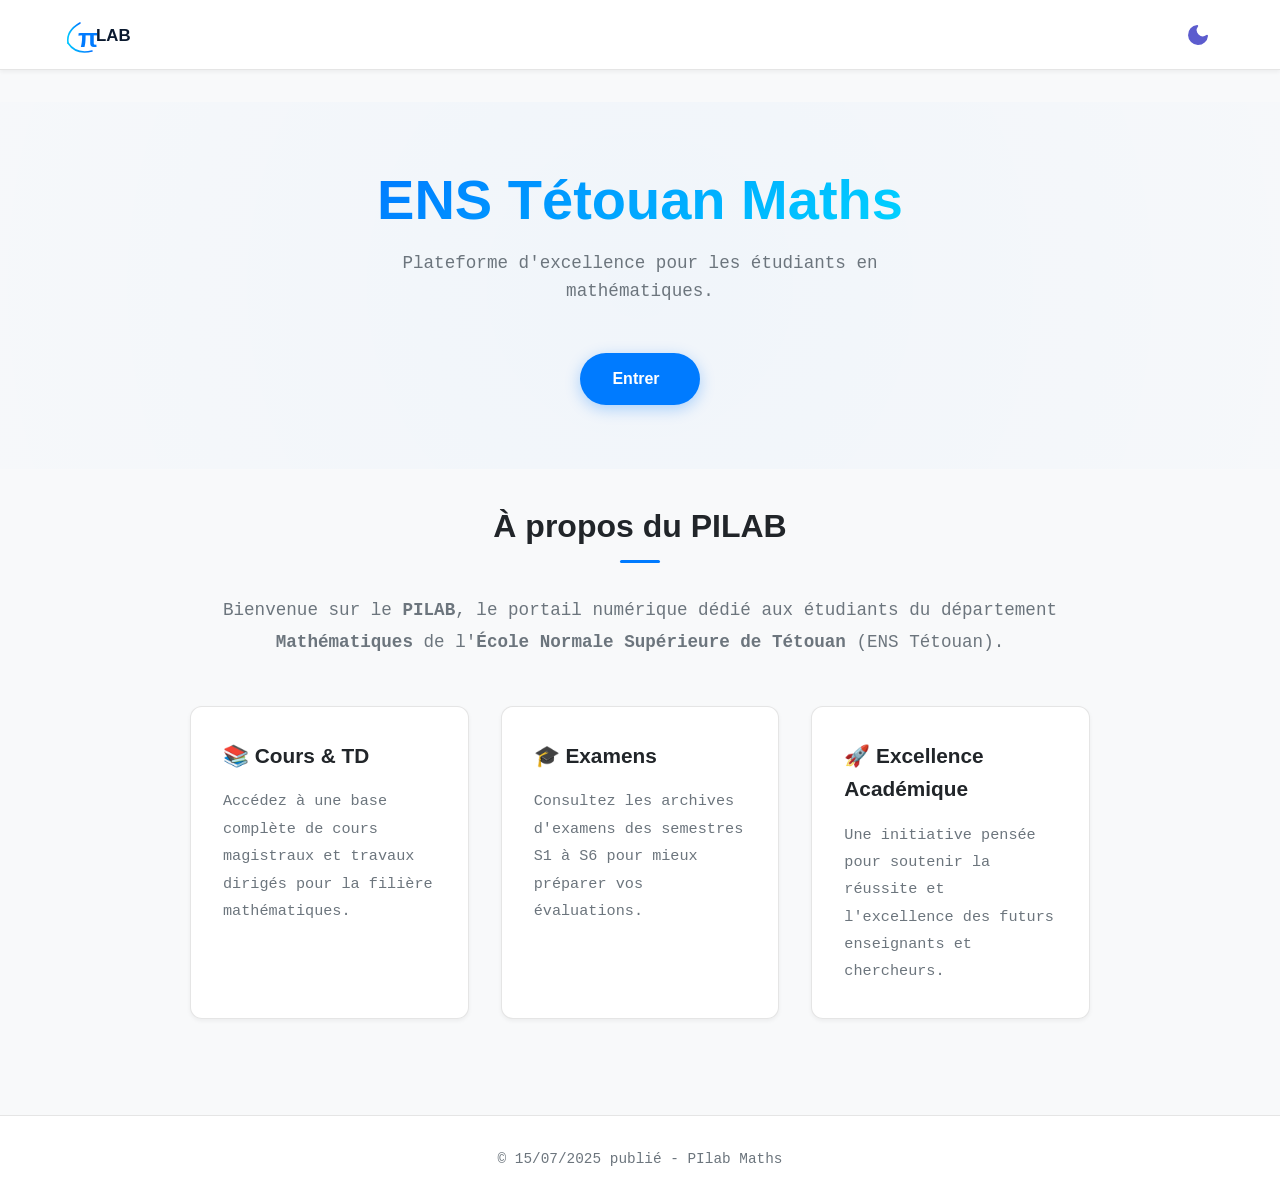
==== index.html @ 5c1f8339 "K" ====
<!DOCTYPE html>
<html lang="fr" data-theme="light">

<head>
    <meta name="google-site-verification" content="vB6niyCfg5U5yJbvKF1G--aaFftLFyLb_M4g_LtygfQ" />
    <meta charset="UTF-8">
    <meta name="viewport" content="width=device-width, initial-scale=1.0">
    <meta name="description"
        content="Plateforme d'excellence pour les étudiants en mathématiques de l'ENS Tétouan. Résumés, cours et examens.">
    <meta name="keywords" content="Mathématiques, ENS Tétouan, Cours, TD, Examens, Algèbre, Analyse, PILAB">
    <meta name="author" content="PILAB - ENS Tétouan">
    <meta http-equiv="Content-Security-Policy"
        content="default-src 'self'; script-src 'self' 'unsafe-inline'; style-src 'self' 'unsafe-inline' https://fonts.googleapis.com; font-src 'self' https://fonts.gstatic.com; img-src 'self' data:; object-src 'none'; base-uri 'self';">

    <!-- Open Graph / Facebook -->
    <meta property="og:type" content="website">
    <meta property="og:url" content="https://site-pilab.github.io/">
    <meta property="og:title" content="πLab - ENS Tétouan Maths">
    <meta property="og:description"
        content="Plateforme d'excellence pour les étudiants en mathématiques de l'ENS Tétouan. Résumés, cours et examens.">
    <meta property="og:image" content="https://site-pilab.github.io/images/logo.svg">

    <!-- Twitter -->
    <meta property="twitter:card" content="summary_large_image">
    <meta property="twitter:url" content="https://site-pilab.github.io/">
    <meta property="twitter:title" content="πLab - ENS Tétouan Maths">
    <meta property="twitter:description"
        content="Plateforme d'excellence pour les étudiants en mathématiques de l'ENS Tétouan. Résumés, cours et examens.">
    <meta property="twitter:image" content="https://site-pilab.github.io/images/logo.svg">

    <link rel="canonical" href="https://site-pilab.github.io/">
    <title>πLab - ENS Tétouan Maths</title>
    <link rel="icon" type="image/svg+xml" href="images/favicon.svg">

    <!-- Fonts & CSS -->
    <link rel="stylesheet" href="css/style.css">
    <!-- Structured Data (JSON-LD) -->
    <script type="application/ld+json">
    {
      "@context": "https://schema.org",
      "@type": "WebSite",
      "name": "πLab - ENS Tétouan Maths",
      "url": "https://site-pilab.github.io/",
      "potentialAction": {
        "@type": "SearchAction",
        "target": "https://site-pilab.github.io/unites.html?search={search_term_string}",
        "query-input": "required name=search_term_string"
      },
      "publisher": {
        "@type": "Organization",
        "name": "ENS Tétouan - Département Mathématiques",
        "logo": {
          "@type": "ImageObject",
          "url": "https://site-pilab.github.io/images/logo.svg"
        }
      }
    }
    </script>
    <!-- Google tag (gtag.js) -->
<script async src="https://www.googletagmanager.com/gtag/js?id=G-GX50ZP8H44"></script>
<script>
  window.dataLayer = window.dataLayer || [];
  function gtag(){dataLayer.push(arguments);}
  gtag('js', new Date());

  gtag('config', 'G-GX50ZP8H44');
</script>
</head>

<body>
    <header>
        <div class="container">
            <a href="index.html" class="logo-container">
                <img src="images/logo.svg" alt="πLab Logo" class="logo-img">
            </a>

            <div class="controls">
                <button id="dark-mode-toggle" class="icon-btn" aria-label="Toggle Dark Mode">
                    <img id="theme-icon" src="images/moon.svg" alt="Dark Mode" class="theme-icon-img">
                </button>
            </div>

        </div>
    </header>

    <main>
        <section class="hero">
            <h1 class="hero-title">ENS Tétouan Maths</h1>
            <p class="hero-subtitle">Plateforme d'excellence pour les étudiants en mathématiques.</p>

            <a href="semestres.html" class="btn-primary">
                Entrer
                <span class="arrow"></span>
            </a>
        </section>

        <section class="container about-section">
            <h2 class="section-title">À propos du PILAB</h2>
            <div class="about-content">
                <p>
                    Bienvenue sur le <strong>PILAB</strong>, le portail numérique dédié aux étudiants du département
                    <strong>Mathématiques</strong> de l'<strong>École Normale Supérieure de Tétouan</strong> (ENS
                    Tétouan).
                </p>
                <div class="features-grid">
                    <div class="feature-item">
                        <h3>📚 Cours & TD</h3>
                        <p>Accédez à une base complète de cours magistraux et travaux dirigés pour la filière
                            mathématiques.</p>
                    </div>
                    <div class="feature-item">
                        <h3>🎓 Examens </h3>
                        <p>Consultez les archives d'examens des semestres S1 à S6 pour mieux préparer vos évaluations.
                        </p>
                    </div>
                    <div class="feature-item">
                        <h3>🚀 Excellence Académique</h3>
                        <p>Une initiative pensée pour soutenir la réussite et l'excellence des futurs enseignants et
                            chercheurs.</p>
                    </div>
                </div>
            </div>
        </section>
    </main>

    <footer>
        <div class="container">
            <p>&copy; 15/07/2025 publié - PIlab Maths</p>
        </div>
    </footer>

    <!-- Scripts -->
    <script src="js/main.js" defer></script>
</body>

</html>
---- css/style.css ----
@import url('https://fonts.googleapis.com/css2?family=JetBrains+Mono:wght@400;700&family=Outfit:wght@300;500;700&display=swap');

/* View Transitions API */
@view-transition {
    navigation: auto;
}

:root {
    /* Color Palette - Light Mode */
    --primary-color: #007bff;
    --primary-hover: #0056b3;
    --secondary-color: #6c757d;
    --accent-color: #00d2ff;

    --bg-color: #f8f9fa;
    --card-bg: #ffffff;
    --text-color: #212529;
    --text-muted: #6c757d;
    --border-color: rgba(0, 0, 0, 0.1);

    /* Shadows */
    --shadow-sm: 0 2px 4px rgba(0, 0, 0, 0.05);
    --shadow-md: 0 4px 12px rgba(0, 0, 0, 0.08);
    --shadow-lg: 0 8px 24px rgba(0, 0, 0, 0.12);

    /* Typography */
    --font-heading: 'Outfit', sans-serif;
    --font-body: 'JetBrains Mono', monospace;
    --radius-sm: 8px;
    --radius-md: 12px;
    --radius-lg: 20px;

    --transition-speed: 0.3s;
    --header-height: 70px;
}

[data-theme="dark"] {
    /* Color Palette - Dark Mode */
    --primary-color: #3f9eff;
    --primary-hover: #60aeff;
    --bg-color: #121212;
    --card-bg: #1e1e1e;
    --text-color: #e0e0e0;
    --text-muted: #a0a0a0;
    --border-color: rgba(255, 255, 255, 0.1);

    --shadow-sm: 0 2px 4px rgba(0, 0, 0, 0.3);
    --shadow-md: 0 4px 12px rgba(0, 0, 0, 0.4);
    --shadow-lg: 0 8px 24px rgba(0, 0, 0, 0.5);
}

* {
    margin: 0;
    padding: 0;
    box-sizing: border-box;
}

body {
    font-family: var(--font-body);
    background-color: var(--bg-color);
    color: var(--text-color);
    transition: background-color var(--transition-speed), color var(--transition-speed);
    line-height: 1.6;
    min-height: 100vh;
    display: flex;
    flex-direction: column;
}

/* --- Layout --- */
.container {
    width: 100%;
    max-width: 1200px;
    margin: 0 auto;
    padding: 0 20px;
}

main {
    flex: 1;
    padding: 2rem 0;
}

/* --- Header --- */
header {
    background-color: var(--card-bg);
    box-shadow: var(--shadow-sm);
    height: var(--header-height);
    display: flex;
    align-items: center;
    position: sticky;
    top: 0;
    z-index: 1000;
    border-bottom: 1px solid var(--border-color);
}

header .container {
    display: flex;
    justify-content: space-between;
    align-items: center;
    height: 100%;
}

.logo-container {
    text-decoration: none;
    display: flex;
    align-items: center;
    gap: 0.5rem;
}

.logo-img {
    height: 40px;
    width: auto;
    display: block;
}

/* Removed .logo-text since it is in the SVG now, but keeping class just in case fallback is needed later, or we can delete it. */
.logo-text {
    display: none;
    /* Hide text as it is in the SVG */
}

/* --- Navigation Controls --- */
.controls {
    display: flex;
    gap: 1rem;
    align-items: center;
}

.icon-btn {
    background: none;
    border: none;
    cursor: pointer;
    color: var(--text-color);
    font-size: 1.2rem;
    padding: 0.5rem;
    border-radius: 50%;
    transition: background-color 0.2s, transform 0.2s;
    display: flex;
    align-items: center;
    justify-content: center;
    width: 44px;
    height: 44px;
}

.theme-icon-img {
    width: 24px;
    height: 24px;
    display: block;
}

.icon-btn:hover {
    background-color: var(--border-color);
    transform: translateY(-2px);
}

/* --- Hero Section (Home) --- */
.hero {
    display: flex;
    flex-direction: column;
    justify-content: center;
    align-items: center;
    text-align: center;
    padding: 4rem 2rem;
    position: relative;
    overflow: hidden;
}

.hero::before {
    content: '';
    position: absolute;
    top: -50%;
    left: -50%;
    width: 200%;
    height: 200%;
    background: radial-gradient(circle, rgba(0, 123, 255, 0.03) 0%, rgba(0, 0, 0, 0) 70%);
    z-index: -1;
    pointer-events: none;
}

.hero-art {
    width: 100%;
    max-width: 800px;
    height: auto;
    margin-bottom: 2rem;
    filter: drop-shadow(0 4px 6px rgba(0, 0, 0, 0.1));
}

.hero-title {
    font-family: var(--font-heading);
    font-size: 3.5rem;
    font-weight: 700;
    margin-bottom: 1rem;
    background: linear-gradient(135deg, var(--primary-color), var(--accent-color));
    -webkit-background-clip: text;
    background-clip: text;
    -webkit-text-fill-color: transparent;
    line-height: 1.2;
}

.hero-subtitle {
    font-size: 1.1rem;
    color: var(--text-muted);
    margin-bottom: 3rem;
    max-width: 600px;
}

/* --- Page Titles --- */
.page-title {
    text-align: center;
    margin-bottom: 3rem;
    font-family: var(--font-heading);
    color: var(--primary-color);
    font-size: 2.5rem;
    position: relative;
    display: inline-block;
}

.page-title::after {
    content: '';
    display: block;
    width: 60px;
    height: 4px;
    background: var(--primary-color);
    margin: 0.5rem auto 0;
    border-radius: 2px;
}

/* --- Buttons --- */
.btn-primary {
    display: inline-flex;
    align-items: center;
    gap: 0.5rem;
    background-color: var(--primary-color);
    color: white;
    padding: 0.8rem 2rem;
    border-radius: 50px;
    text-decoration: none;
    font-weight: 700;
    font-family: var(--font-heading);
    font-size: 1rem;
    transition: all 0.2s;
    border: none;
    cursor: pointer;
    box-shadow: 0 4px 15px rgba(0, 123, 255, 0.3);
}

.btn-primary:hover {
    transform: translateY(-2px);
    box-shadow: 0 6px 20px rgba(0, 123, 255, 0.4);
    background-color: var(--primary-hover);
}

.btn-secondary {
    background-color: transparent;
    border: 2px solid var(--border-color);
    color: var(--text-color);
    padding: 0.6rem 1.5rem;
    border-radius: 50px;
    text-decoration: none;
    font-weight: 600;
    transition: all 0.2s;
    display: inline-flex;
    align-items: center;
    gap: 0.5rem;
    cursor: pointer;
}

.btn-secondary:hover {
    background-color: var(--border-color);
    transform: translateY(-2px);
}

/* --- Cards & Grid --- */
.grid-layout {
    display: grid;
    grid-template-columns: repeat(auto-fill, minmax(280px, 1fr));
    gap: 2rem;
    padding-bottom: 2rem;
}

.card {
    background-color: var(--card-bg);
    border-radius: var(--radius-md);
    padding: 2rem;
    text-align: center;
    cursor: pointer;
    box-shadow: var(--shadow-sm);
    transition: all 0.3s cubic-bezier(0.25, 0.8, 0.25, 1);
    border: 1px solid var(--border-color);
    display: flex;
    flex-direction: column;
    align-items: center;
    justify-content: center;
    min-height: 180px;
    position: relative;
    overflow: hidden;
    color: var(--text-color);
    text-decoration: none;
}

.card:hover {
    transform: translateY(-8px);
    box-shadow: var(--shadow-lg);
    border-color: var(--primary-color);
}

.card::before {
    content: '';
    position: absolute;
    top: 0;
    left: 0;
    width: 4px;
    height: 100%;
    background-color: var(--primary-color);
    opacity: 0;
    transition: opacity 0.3s;
}

.card:hover::before {
    opacity: 1;
}

.card h3 {
    font-family: var(--font-heading);
    font-size: 1.25rem;
    margin-bottom: 0.5rem;
}

.card p {
    font-size: 0.9rem;
    color: var(--text-muted);
}

/* --- PDF Specifics --- */
.pdf-card {
    display: flex;
    flex-direction: column;
    align-items: center;
    padding: 1.5rem;
    gap: 1rem;
}

.pdf-icon {
    font-size: 2.5rem;
    color: #e74c3c;
    /* PDF Red */
    margin-bottom: 0.5rem;
}

.pdf-actions {
    display: flex;
    gap: 0.5rem;
    width: 100%;
    margin-top: auto;
}

.btn-small {
    flex: 1;
    padding: 0.5rem;
    font-size: 0.85rem;
    border-radius: 6px;
    text-align: center;
    cursor: pointer;
    text-decoration: none;
    border: none;
    font-family: var(--font-heading);
    font-weight: 500;
}

.btn-view {
    background-color: rgba(0, 123, 255, 0.1);
    color: var(--primary-color);
}

.btn-view:hover {
    background-color: rgba(0, 123, 255, 0.2);
}

.btn-download {
    background-color: var(--text-color);
    color: var(--bg-color);
}

.btn-download:hover {
    opacity: 0.9;
}

/* --- Footer --- */
footer {
    background-color: var(--card-bg);
    border-top: 1px solid var(--border-color);
    padding: 2rem 0;
    margin-top: auto;
    text-align: center;
    color: var(--text-muted);
    font-size: 0.9rem;
}

footer a {
    color: var(--primary-color);
    text-decoration: none;
}

footer a:hover {
    text-decoration: underline;
}

/* --- Settings Panel --- */
.settings-panel {
    position: absolute;
    top: calc(var(--header-height) + 10px);
    right: 20px;
    background-color: var(--card-bg);
    padding: 1.5rem;
    border-radius: 12px;
    box-shadow: var(--shadow-lg);
    display: none;
    z-index: 100;
    min-width: 250px;
    border: 1px solid var(--border-color);
}

.settings-panel.active {
    display: block;
    animation: fadeIn 0.2s ease-out;
}

.settings-group {
    margin-bottom: 1rem;
}

.settings-group label {
    display: block;
    margin-bottom: 0.5rem;
    font-weight: 700;
    font-size: 0.9rem;
}

.settings-group select {
    width: 100%;
    padding: 0.5rem;
    border-radius: 6px;
    border: 1px solid var(--border-color);
    background-color: var(--bg-color);
    color: var(--text-color);
}

/* --- Animations --- */
@keyframes fadeIn {
    from {
        opacity: 0;
        transform: translateY(-10px);
    }

    to {
        opacity: 1;
        transform: translateY(0);
    }
}

/* --- Modal --- */
.modal-overlay {
    position: fixed;
    top: 0;
    left: 0;
    width: 100%;
    height: 100%;
    background: rgba(0, 0, 0, 0.8);
    display: none;
    justify-content: center;
    align-items: center;
    z-index: 2000;
    opacity: 0;
    transition: opacity 0.3s;
}

.modal-overlay.active {
    display: flex;
    opacity: 1;
}

.modal-content {
    background: var(--card-bg);
    width: 90%;
    height: 90%;
    border-radius: var(--radius-md);
    position: relative;
    padding: 0;
    overflow: hidden;
}

.modal-close {
    position: absolute;
    top: 10px;
    right: 15px;
    background: rgba(0, 0, 0, 0.5);
    color: white;
    border: none;
    border-radius: 50%;
    width: 32px;
    height: 32px;
    cursor: pointer;
    z-index: 10;
    display: flex;
    align-items: center;
    justify-content: center;
}

.modal-iframe {
    width: 100%;
    height: 100%;
    border: none;
}

/* --- Responsive --- */
@media (max-width: 768px) {
    .hero-title {
        font-size: 2.5rem;
    }

    .grid-layout {
        grid-template-columns: repeat(auto-fill, minmax(100%, 1fr));
    }
}/* --- About Section --- */
.about-section {
    padding: 2rem 1.5rem 4rem;
    text-align: center;
    background-color: var(--bg-color);
}

.section-title {
    font-family: var(--font-heading);
    font-size: 2rem;
    color: var(--text-color);
    margin-bottom: 2rem;
    position: relative;
    display: inline-block;
}

.section-title::after {
    content: '';
    display: block;
    width: 40px;
    height: 3px;
    background: var(--primary-color);
    margin: 0.5rem auto 0;
    border-radius: 2px;
}

.about-content {
    max-width: 900px;
    margin: 0 auto;
}

.about-content p {
    font-size: 1.1rem;
    color: var(--text-muted);
    margin-bottom: 3rem;
    line-height: 1.8;
}

.features-grid {
    display: grid;
    grid-template-columns: repeat(auto-fit, minmax(250px, 1fr));
    gap: 2rem;
    text-align: left;
}

.feature-item {
    background: var(--card-bg);
    padding: 2rem;
    border-radius: var(--radius-md);
    box-shadow: var(--shadow-sm);
    border: 1px solid var(--border-color);
    transition: transform 0.3s ease;
}

.feature-item:hover {
    transform: translateY(-5px);
    border-color: var(--primary-color);
}

.feature-item h3 {
    font-family: var(--font-heading);
    font-size: 1.3rem;
    margin-bottom: 1rem;
    color: var(--text-color);
}

.feature-item p {
    font-size: 0.95rem;
    margin-bottom: 0;
}
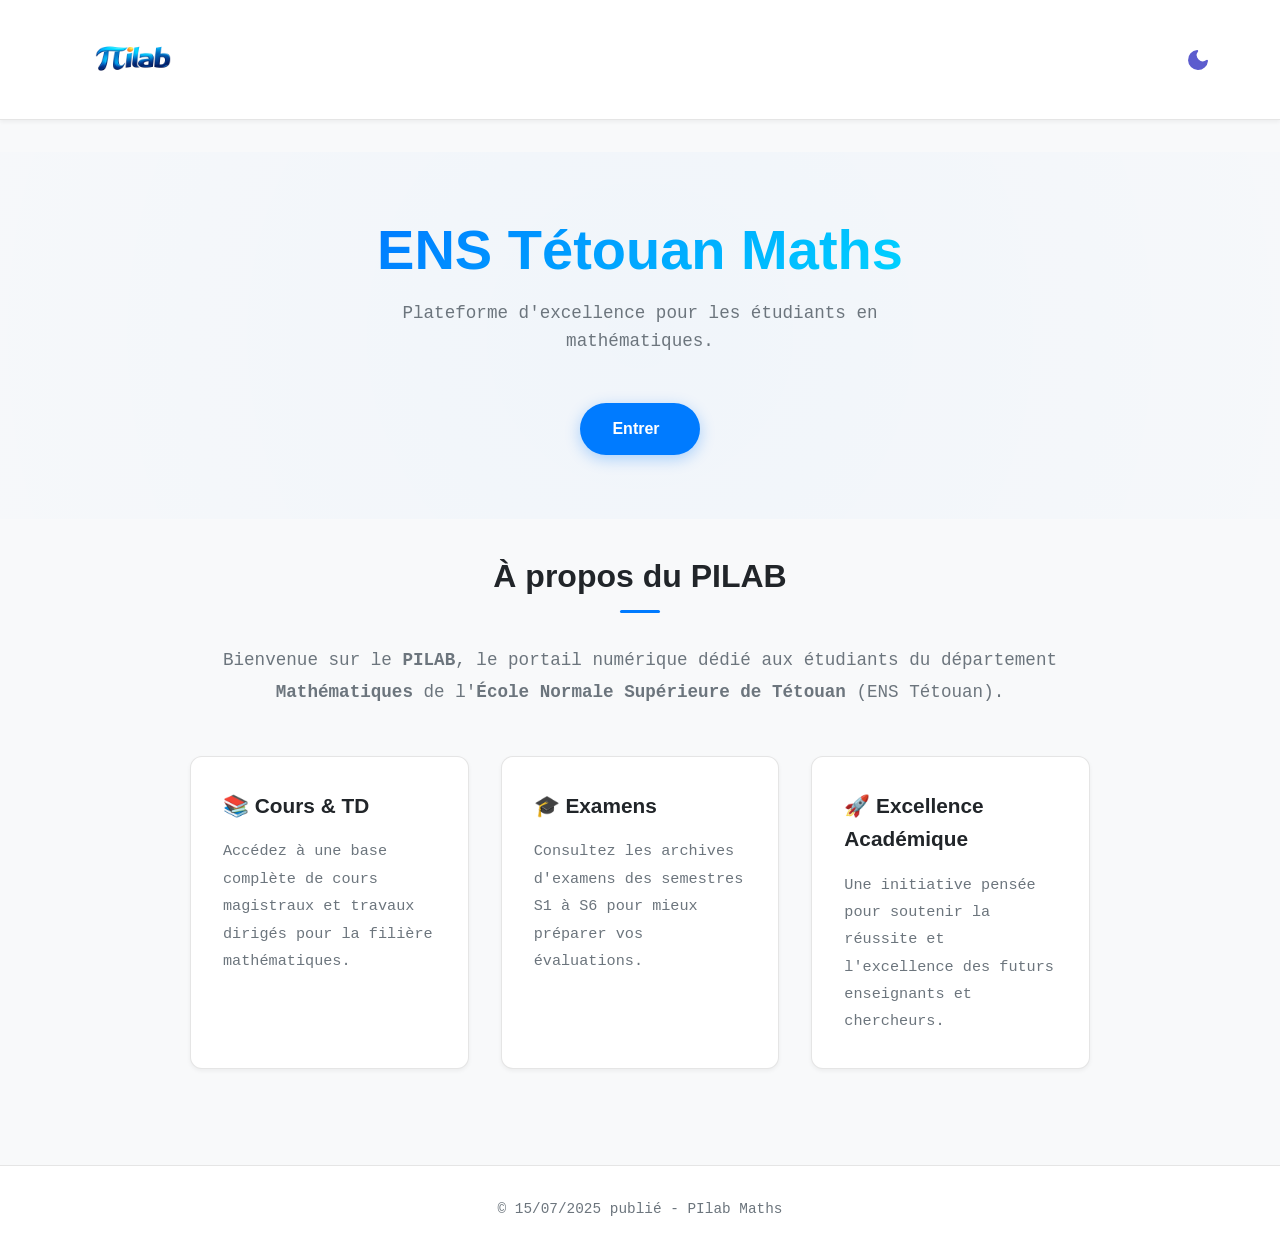
==== commit 40214232: "y" ====
--- a/index.html
+++ b/index.html
@@ -31,6 +31,7 @@
     <link rel="canonical" href="https://site-pilab.github.io/">
     <title>πLab - ENS Tétouan Maths</title>
     <link rel="icon" type="image/svg+xml" href="images/favicon.svg">
+    <link rel="apple-touch-icon" href="images/favicon.svg">
 
     <!-- Fonts & CSS -->
     <link rel="stylesheet" href="css/style.css">
@@ -71,7 +72,7 @@
     <header>
         <div class="container">
             <a href="index.html" class="logo-container">
-                <img src="images/logo.svg" alt="πLab Logo" class="logo-img">
+                <img src="images/pilab.png" alt="πLab Logo" class="logo-img">
             </a>
 
             <div class="controls">
--- a/css/style.css
+++ b/css/style.css
@@ -31,7 +31,7 @@
     --radius-lg: 20px;
 
     --transition-speed: 0.3s;
-    --header-height: 70px;
+    --header-height: 120px;
 }
 
 [data-theme="dark"] {
@@ -90,6 +90,7 @@
     top: 0;
     z-index: 1000;
     border-bottom: 1px solid var(--border-color);
+    transition: background-color var(--transition-speed);
 }
 
 header .container {
@@ -106,8 +107,12 @@
     gap: 0.5rem;
 }
 
+[data-theme="dark"] .logo-img {
+    filter: drop-shadow(0 0 10px rgba(255, 255, 255, 0.5)) brightness(1.2) contrast(1.1);
+}
+
 .logo-img {
-    height: 40px;
+    height: 95px;
     width: auto;
     display: block;
 }
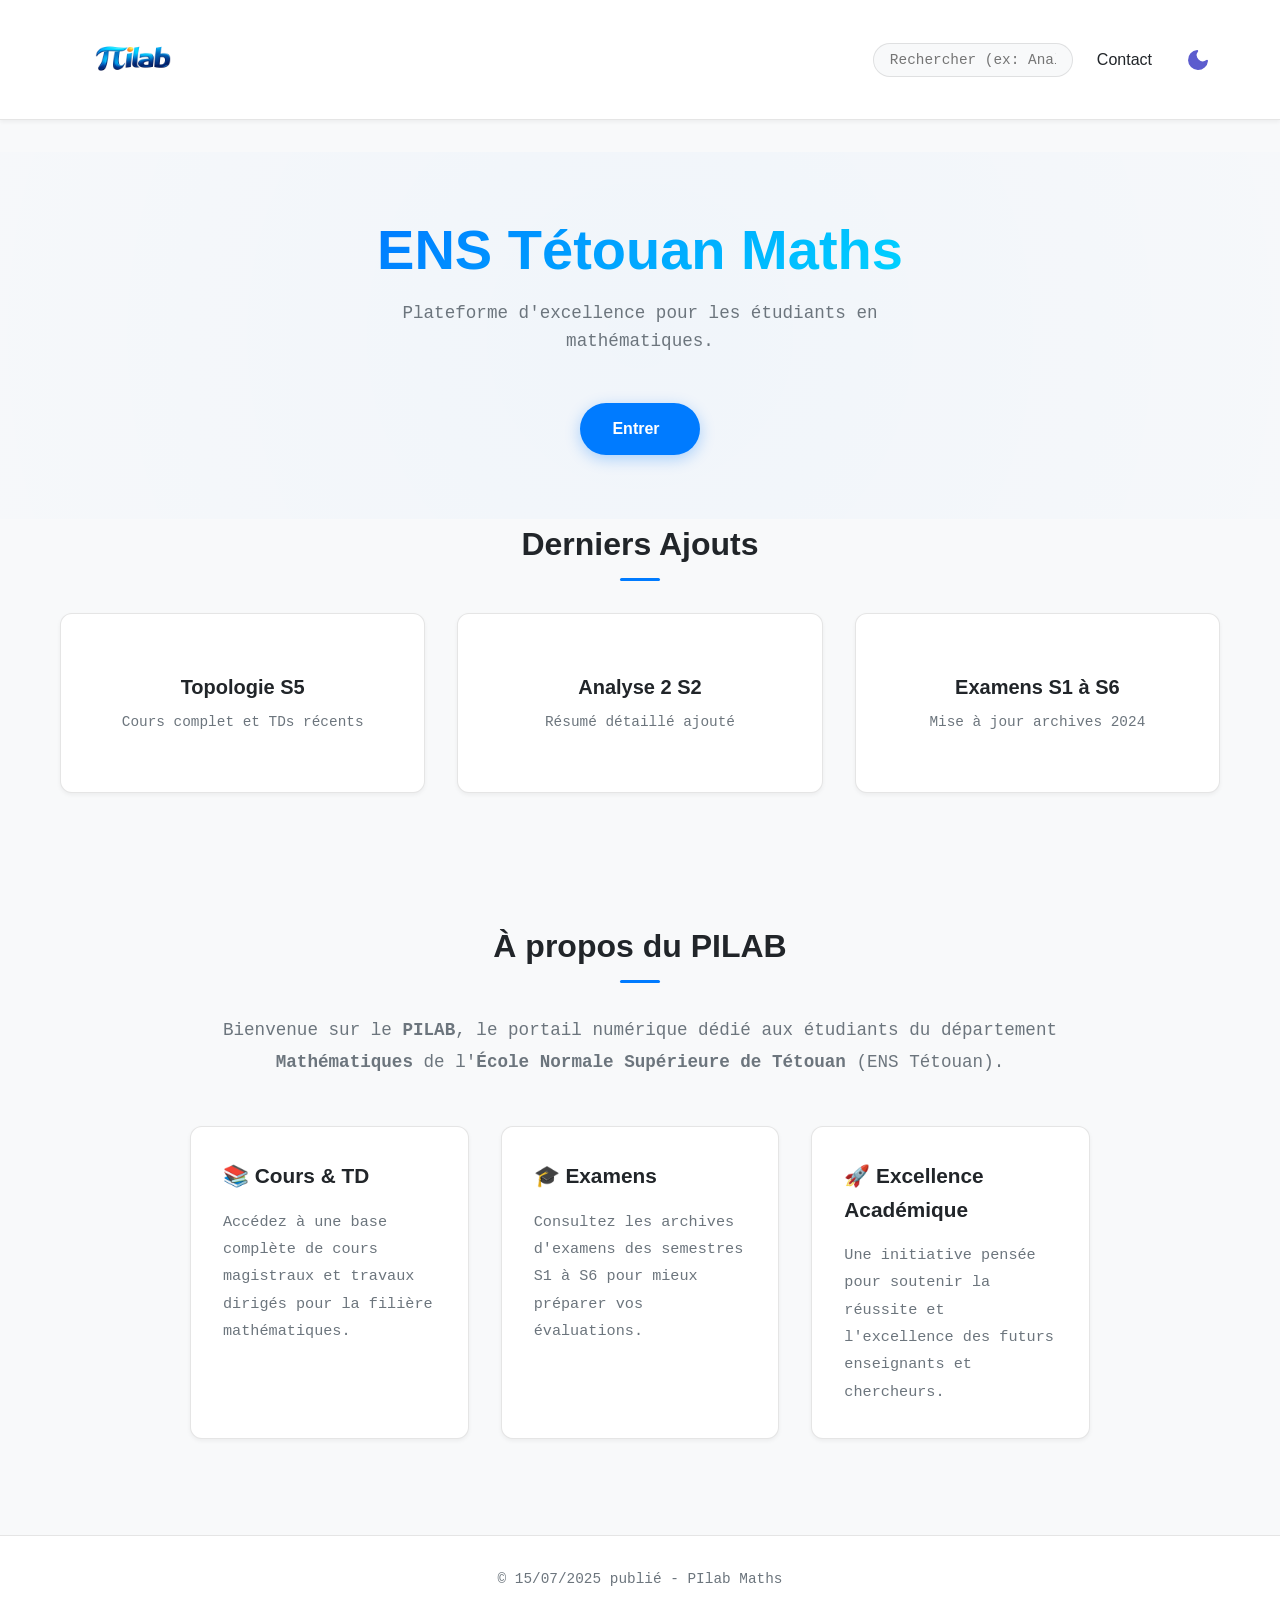
==== commit 1a2e01a1: "recherche" ====
--- a/index.html
+++ b/index.html
@@ -32,6 +32,7 @@
     <title>πLab - ENS Tétouan Maths</title>
     <link rel="icon" type="image/svg+xml" href="images/favicon.svg">
     <link rel="apple-touch-icon" href="images/favicon.svg">
+    <link rel="manifest" href="manifest.json">
 
     <!-- Fonts & CSS -->
     <link rel="stylesheet" href="css/style.css">
@@ -58,14 +59,14 @@
     }
     </script>
     <!-- Google tag (gtag.js) -->
-<script async src="https://www.googletagmanager.com/gtag/js?id=G-GX50ZP8H44"></script>
-<script>
-  window.dataLayer = window.dataLayer || [];
-  function gtag(){dataLayer.push(arguments);}
-  gtag('js', new Date());
+    <script async src="https://www.googletagmanager.com/gtag/js?id=G-GX50ZP8H44"></script>
+    <script>
+        window.dataLayer = window.dataLayer || [];
+        function gtag() { dataLayer.push(arguments); }
+        gtag('js', new Date());
 
-  gtag('config', 'G-GX50ZP8H44');
-</script>
+        gtag('config', 'G-GX50ZP8H44');
+    </script>
 </head>
 
 <body>
@@ -75,10 +76,18 @@
                 <img src="images/pilab.png" alt="πLab Logo" class="logo-img">
             </a>
 
-            <div class="controls">
-                <button id="dark-mode-toggle" class="icon-btn" aria-label="Toggle Dark Mode">
-                    <img id="theme-icon" src="images/moon.svg" alt="Dark Mode" class="theme-icon-img">
-                </button>
+            <div class="nav-wrapper">
+                <div class="search-container">
+                    <input type="text" id="global-search" placeholder="Rechercher (ex: Analyse, S3)..."
+                        class="search-input" aria-label="Recherche">
+                    <ul id="search-results" class="search-results"></ul>
+                </div>
+                <a href="contact.html" class="nav-link">Contact</a>
+                <div class="controls">
+                    <button id="dark-mode-toggle" class="icon-btn" aria-label="Toggle Dark Mode">
+                        <img id="theme-icon" src="images/moon.svg" alt="Dark Mode" class="theme-icon-img">
+                    </button>
+                </div>
             </div>
 
         </div>
@@ -93,6 +102,24 @@
                 Entrer
                 <span class="arrow"></span>
             </a>
+        </section>
+
+        <section class="container latest-adds-section" style="margin-bottom: 4rem;">
+            <h2 class="section-title" style="text-align: center; display: block;">Derniers Ajouts</h2>
+            <div class="grid-layout">
+                <a href="pdf.html?u=s5-topologie" class="card">
+                    <h3>Topologie S5</h3>
+                    <p>Cours complet et TDs récents</p>
+                </a>
+                <a href="pdf.html?u=s2-analyse2" class="card">
+                    <h3>Analyse 2 S2</h3>
+                    <p>Résumé détaillé ajouté</p>
+                </a>
+                <a href="unites.html?semestre=examens" class="card">
+                    <h3>Examens S1 à S6</h3>
+                    <p>Mise à jour archives 2024</p>
+                </a>
+            </div>
         </section>
 
         <section class="container about-section">
--- a/css/style.css
+++ b/css/style.css
@@ -123,10 +123,107 @@
     /* Hide text as it is in the SVG */
 }
 
+/* --- Navigation & Search --- */
+.nav-wrapper {
+    display: flex;
+    align-items: center;
+    gap: 1.5rem;
+}
+
+@media (max-width: 768px) {
+    .nav-wrapper {
+        gap: 0.5rem;
+    }
+}
+
+.nav-link {
+    color: var(--text-color);
+    text-decoration: none;
+    font-family: var(--font-heading);
+    font-weight: 500;
+    transition: color 0.2s;
+}
+
+.nav-link:hover {
+    color: var(--primary-color);
+}
+
+.search-container {
+    position: relative;
+    display: flex;
+    align-items: center;
+}
+
+.search-input {
+    padding: 0.5rem 1rem;
+    border-radius: 20px;
+    border: 1px solid var(--border-color);
+    background-color: var(--bg-color);
+    color: var(--text-color);
+    width: 200px;
+    font-family: var(--font-body);
+    font-size: 0.9rem;
+    transition: all 0.3s;
+}
+
+.search-input:focus {
+    outline: none;
+    border-color: var(--primary-color);
+    box-shadow: 0 0 0 3px rgba(0, 123, 255, 0.1);
+    width: 250px;
+}
+
+@media (max-width: 768px) {
+    .search-input {
+        width: 140px;
+    }
+    .search-input:focus {
+        width: 180px;
+    }
+}
+
+.search-results {
+    position: absolute;
+    top: calc(100% + 5px);
+    left: 0;
+    width: 100%;
+    background-color: var(--card-bg);
+    border: 1px solid var(--border-color);
+    border-radius: 12px;
+    box-shadow: var(--shadow-lg);
+    list-style: none;
+    max-height: 250px;
+    overflow-y: auto;
+    z-index: 2000;
+    display: none;
+}
+
+.search-results.active {
+    display: block;
+}
+
+.search-result-item a {
+    display: block;
+    padding: 0.8rem 1rem;
+    color: var(--text-color);
+    text-decoration: none;
+    border-bottom: 1px solid var(--border-color);
+    font-size: 0.9rem;
+}
+
+.search-result-item a:hover {
+    background-color: var(--bg-color);
+    color: var(--primary-color);
+}
+
+.search-result-item:last-child a {
+    border-bottom: none;
+}
+
 /* --- Navigation Controls --- */
 .controls {
     display: flex;
-    gap: 1rem;
+    gap: 0.5rem;
     align-items: center;
 }
 
@@ -216,7 +313,10 @@
     color: var(--primary-color);
     font-size: 2.5rem;
     position: relative;
-    display: inline-block;
+    display: block;
+    width: fit-content;
+    margin-left: auto;
+    margin-right: auto;
 }
 
 .page-title::after {
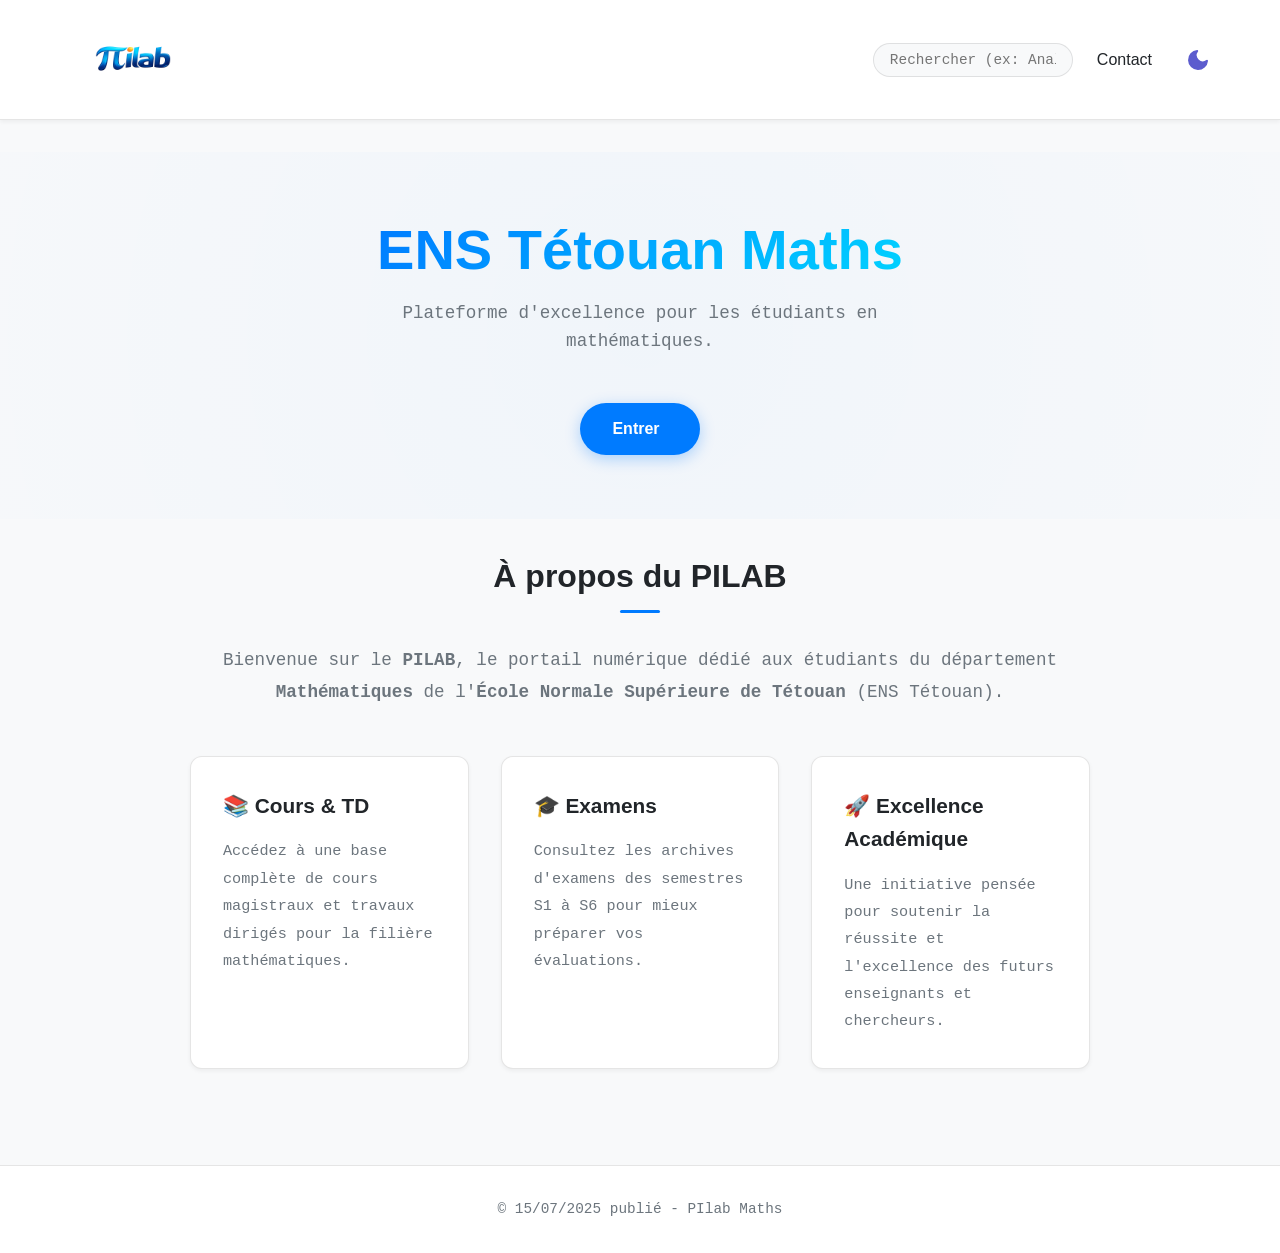
==== commit ad178391: "x" ====
--- a/index.html
+++ b/index.html
@@ -104,23 +104,6 @@
             </a>
         </section>
 
-        <section class="container latest-adds-section" style="margin-bottom: 4rem;">
-            <h2 class="section-title" style="text-align: center; display: block;">Derniers Ajouts</h2>
-            <div class="grid-layout">
-                <a href="pdf.html?u=s5-topologie" class="card">
-                    <h3>Topologie S5</h3>
-                    <p>Cours complet et TDs récents</p>
-                </a>
-                <a href="pdf.html?u=s2-analyse2" class="card">
-                    <h3>Analyse 2 S2</h3>
-                    <p>Résumé détaillé ajouté</p>
-                </a>
-                <a href="unites.html?semestre=examens" class="card">
-                    <h3>Examens S1 à S6</h3>
-                    <p>Mise à jour archives 2024</p>
-                </a>
-            </div>
-        </section>
 
         <section class="container about-section">
             <h2 class="section-title">À propos du PILAB</h2>
